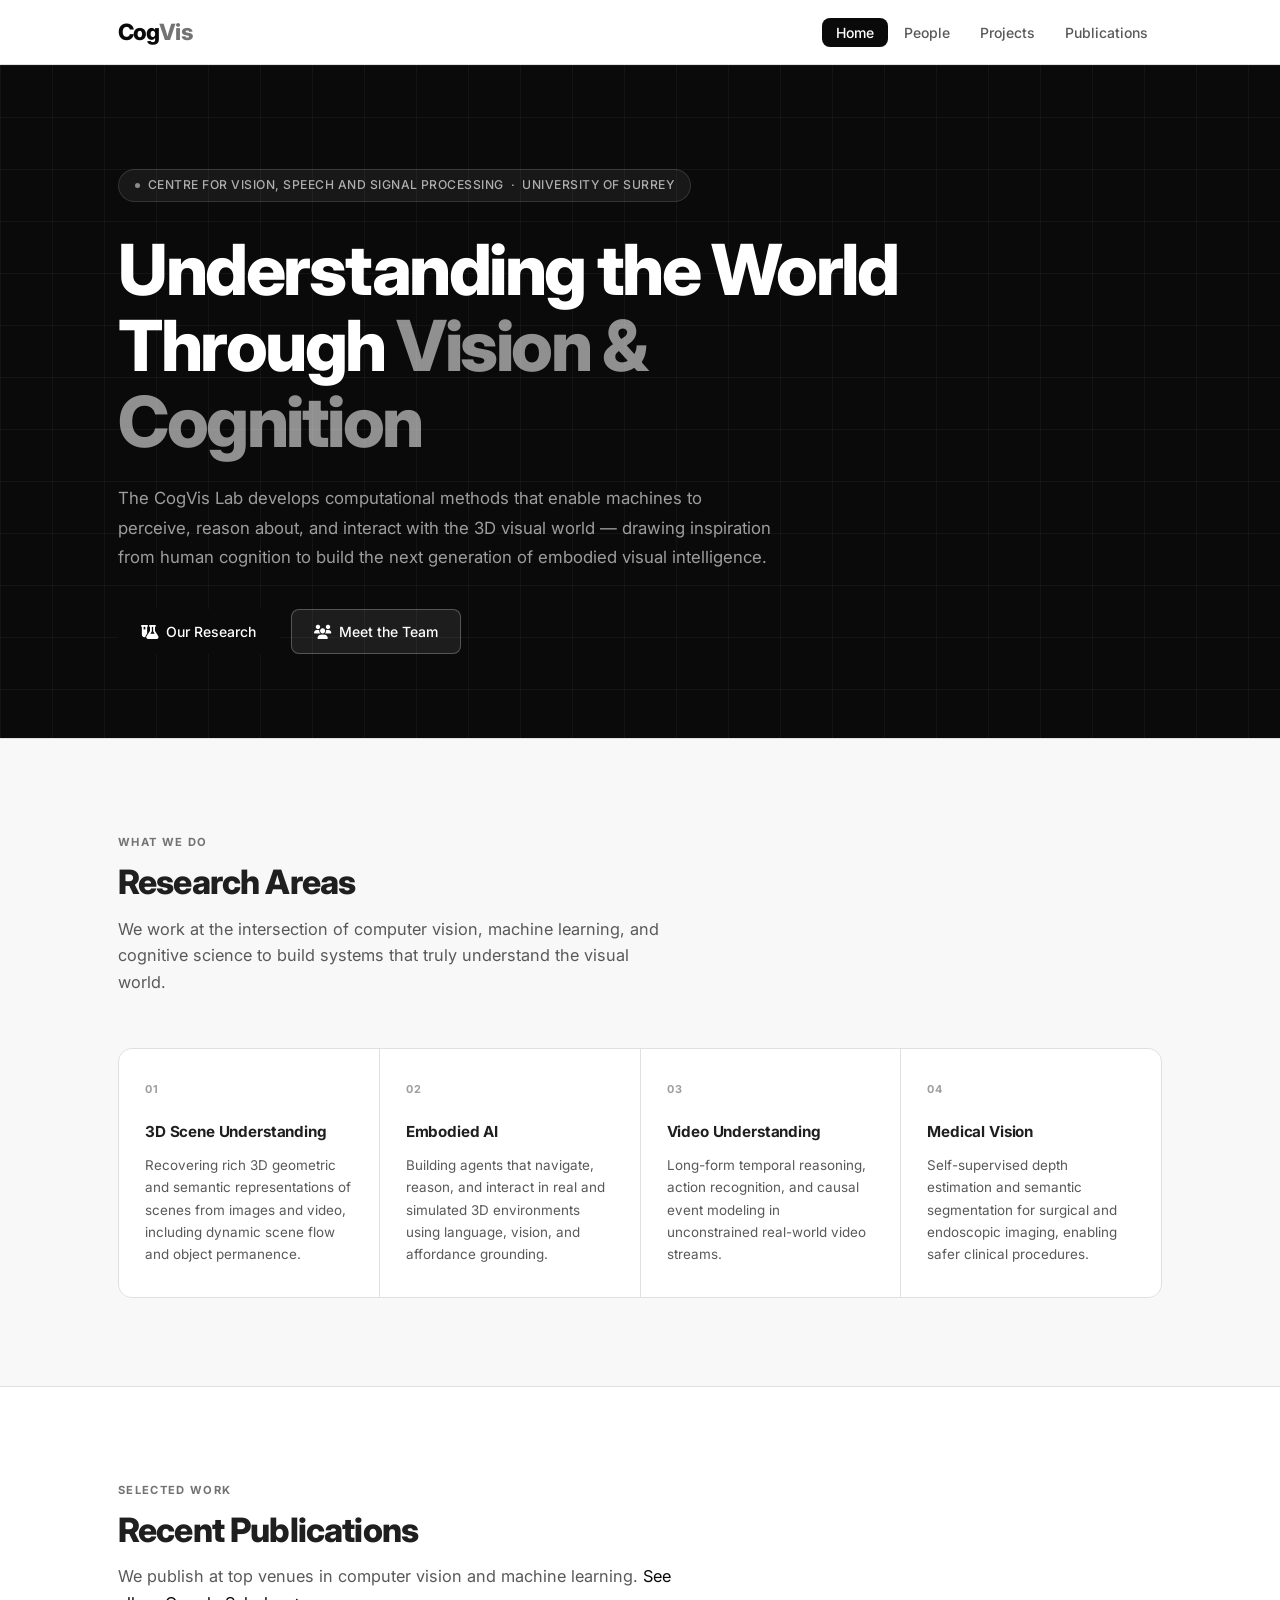
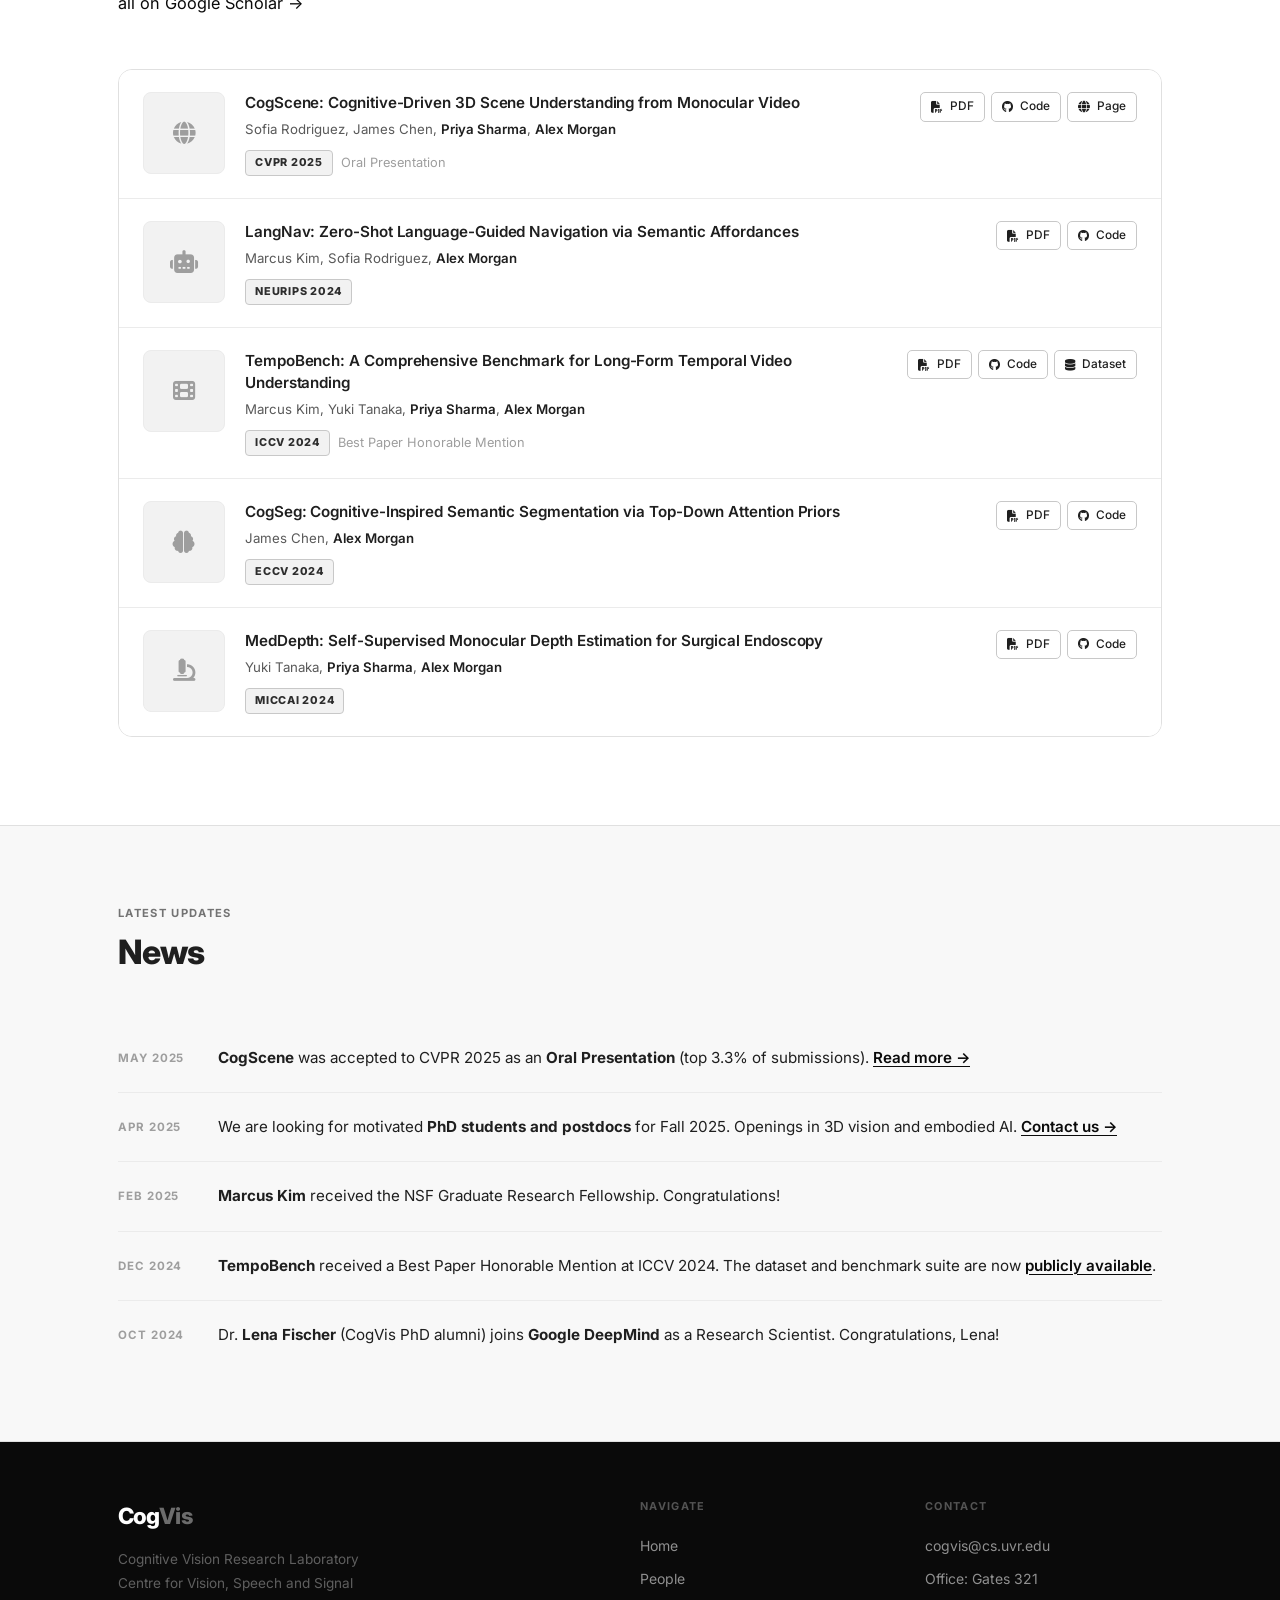
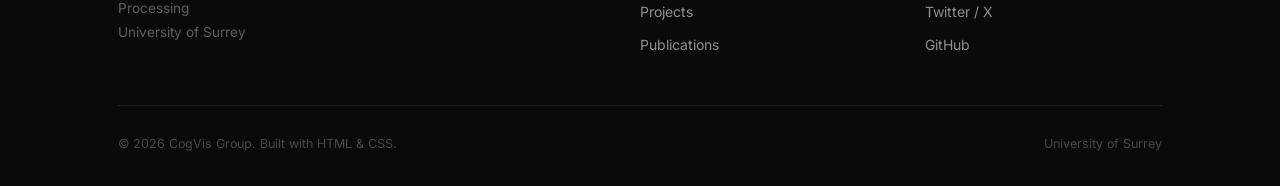
==== index.html @ 87d20c3d "Add new pages for People and Projects sections with detailed information about team members and ongo" ====
<!DOCTYPE html>
<html lang="en">
<head>
  <meta charset="UTF-8" />
  <meta name="viewport" content="width=device-width, initial-scale=1.0" />
  <title>CogVis Lab — Cognitive Vision Research</title>
  <meta name="description" content="CogVis is a research group working on 3D scene understanding, embodied AI, video intelligence, and medical vision." />
  <meta property="og:title" content="CogVis Lab" />
  <meta property="og:description" content="Cognitive Vision Research Laboratory" />
  <meta property="og:type" content="website" />
  <link rel="stylesheet" href="css/style.css" />
  <link rel="stylesheet" href="https://cdnjs.cloudflare.com/ajax/libs/font-awesome/6.5.0/css/all.min.css" />
</head>
<body>

<!-- ========== NAVIGATION ========== -->
<nav class="nav">
  <div class="container nav-inner">
    <a href="index.html" class="nav-logo">
      <span class="cog">Cog</span><span class="vis">Vis</span>
    </a>
    <button class="nav-toggle" aria-label="Toggle menu">
      <span></span><span></span><span></span>
    </button>
    <ul class="nav-links">
      <li><a href="index.html" class="active">Home</a></li>
      <li><a href="people.html">People</a></li>
      <li><a href="projects.html">Projects</a></li>
      <li><a href="#publications">Publications</a></li>
    </ul>
  </div>
</nav>

<!-- ========== HERO ========== -->
<section class="hero">
  <div class="hero-bg"></div>
  <div class="hero-grid-overlay"></div>
  <div class="container">
    <div class="hero-content">
      <div class="hero-eyebrow">
        <span class="hero-eyebrow-dot"></span>
        Centre for Vision, Speech and Signal Processing &nbsp;·&nbsp; University of Surrey
      </div>
      <h1>
        Understanding the World<br/>
        Through <em>Vision &amp; Cognition</em>
      </h1>
      <p class="hero-desc">
        The CogVis Lab develops computational methods that enable machines to
        perceive, reason about, and interact with the 3D visual world — drawing
        inspiration from human cognition to build the next generation of
        embodied visual intelligence.
      </p>
      <div class="hero-cta">
        <a href="#research-areas" class="btn btn-primary">
          <i class="fa-solid fa-flask-vial"></i> Our Research
        </a>
        <a href="people.html" class="btn btn-ghost-white">
          <i class="fa-solid fa-users"></i> Meet the Team
        </a>
      </div>
      <!-- <div class="hero-stats">
        <div>
          <div class="hero-stat-num">42+</div>
          <div class="hero-stat-label">Publications</div>
        </div>
        <div>
          <div class="hero-stat-num">12</div>
          <div class="hero-stat-label">Team Members</div>
        </div>
        <div>
          <div class="hero-stat-num">8</div>
          <div class="hero-stat-label">Active Projects</div>
        </div>
        <div>
          <div class="hero-stat-num">2M+</div>
          <div class="hero-stat-label">Citations</div>
        </div>
      </div> -->
    </div>
  </div>
</section>

<!-- ========== RESEARCH AREAS ========== -->
<section class="section" id="research-areas" style="background:#f8f8f8; border-top:1px solid #e0e0e0; border-bottom:1px solid #e0e0e0;">
  <div class="container">
    <div class="section-header">
      <span class="section-eyebrow">What we do</span>
      <h2 class="section-title">Research Areas</h2>
      <p class="section-desc">
        We work at the intersection of computer vision, machine learning, and cognitive science
        to build systems that truly understand the visual world.
      </p>
    </div>
    <div class="area-grid">
      <div class="area-card">
        <div class="area-num">01</div>
        <div class="area-name">3D Scene Understanding</div>
        <p class="area-desc">
          Recovering rich 3D geometric and semantic representations of scenes from
          images and video, including dynamic scene flow and object permanence.
        </p>
      </div>
      <div class="area-card">
        <div class="area-num">02</div>
        <div class="area-name">Embodied AI</div>
        <p class="area-desc">
          Building agents that navigate, reason, and interact in real and simulated 3D
          environments using language, vision, and affordance grounding.
        </p>
      </div>
      <div class="area-card">
        <div class="area-num">03</div>
        <div class="area-name">Video Understanding</div>
        <p class="area-desc">
          Long-form temporal reasoning, action recognition, and causal event modeling
          in unconstrained real-world video streams.
        </p>
      </div>
      <div class="area-card">
        <div class="area-num">04</div>
        <div class="area-name">Medical Vision</div>
        <p class="area-desc">
          Self-supervised depth estimation and semantic segmentation for surgical and
          endoscopic imaging, enabling safer clinical procedures.
        </p>
      </div>
    </div>
  </div>
</section>

<!-- ========== PUBLICATIONS ========== -->
<section class="section" id="publications">
  <div class="container">
    <div class="section-header">
      <span class="section-eyebrow">Selected work</span>
      <h2 class="section-title">Recent Publications</h2>
      <p class="section-desc">
        We publish at top venues in computer vision and machine learning.
        <a href="https://scholar.google.com" target="_blank" rel="noopener">See all on Google Scholar →</a>
      </p>
    </div>
    <div class="pub-list">

      <!-- Paper 1 -->
      <div class="pub-item">
        <a href="papers/cogscene/" class="pub-thumb" title="CogScene project page">
          <i class="fa-solid fa-globe" style="font-size:1.4rem;color:#9e9e9e;"></i>
        </a>
        <div class="pub-body">
          <div class="pub-title">
            <a href="papers/cogscene/">
              CogScene: Cognitive-Driven 3D Scene Understanding from Monocular Video
            </a>
          </div>
          <div class="pub-authors">
            Sofia Rodriguez, James Chen, <strong>Priya Sharma</strong>, <strong>Alex Morgan</strong>
          </div>
          <div class="pub-meta">
            <span class="venue venue-cvpr">CVPR 2025</span>
            <span style="color:var(--text-light);font-size:0.8rem;">Oral Presentation</span>
          </div>
        </div>
        <div class="pub-links">
          <a href="#" class="btn btn-outline btn-xs"><i class="fa-solid fa-file-pdf"></i> PDF</a>
          <a href="#" class="btn btn-outline btn-xs"><i class="fa-brands fa-github"></i> Code</a>
          <a href="papers/cogscene/" class="btn btn-outline btn-xs"><i class="fa-solid fa-globe"></i> Page</a>
        </div>
      </div>

      <!-- Paper 2 -->
      <div class="pub-item">
        <div class="pub-thumb">
          <i class="fa-solid fa-robot" style="font-size:1.4rem;color:#9e9e9e;"></i>
        </div>
        <div class="pub-body">
          <div class="pub-title">
            LangNav: Zero-Shot Language-Guided Navigation via Semantic Affordances
          </div>
          <div class="pub-authors">
            Marcus Kim, Sofia Rodriguez, <strong>Alex Morgan</strong>
          </div>
          <div class="pub-meta">
            <span class="venue venue-neurips">NeurIPS 2024</span>
          </div>
        </div>
        <div class="pub-links">
          <a href="#" class="btn btn-outline btn-xs"><i class="fa-solid fa-file-pdf"></i> PDF</a>
          <a href="#" class="btn btn-outline btn-xs"><i class="fa-brands fa-github"></i> Code</a>
        </div>
      </div>

      <!-- Paper 3 -->
      <div class="pub-item">
        <div class="pub-thumb">
          <i class="fa-solid fa-film" style="font-size:1.4rem;color:#9e9e9e;"></i>
        </div>
        <div class="pub-body">
          <div class="pub-title">
            TempoBench: A Comprehensive Benchmark for Long-Form Temporal Video Understanding
          </div>
          <div class="pub-authors">
            Marcus Kim, Yuki Tanaka, <strong>Priya Sharma</strong>, <strong>Alex Morgan</strong>
          </div>
          <div class="pub-meta">
            <span class="venue venue-iccv">ICCV 2024</span>
            <span style="color:var(--text-light);font-size:0.8rem;">Best Paper Honorable Mention</span>
          </div>
        </div>
        <div class="pub-links">
          <a href="#" class="btn btn-outline btn-xs"><i class="fa-solid fa-file-pdf"></i> PDF</a>
          <a href="#" class="btn btn-outline btn-xs"><i class="fa-brands fa-github"></i> Code</a>
          <a href="#" class="btn btn-outline btn-xs"><i class="fa-solid fa-database"></i> Dataset</a>
        </div>
      </div>

      <!-- Paper 4 -->
      <div class="pub-item">
        <div class="pub-thumb">
          <i class="fa-solid fa-brain" style="font-size:1.4rem;color:#9e9e9e;"></i>
        </div>
        <div class="pub-body">
          <div class="pub-title">
            CogSeg: Cognitive-Inspired Semantic Segmentation via Top-Down Attention Priors
          </div>
          <div class="pub-authors">
            James Chen, <strong>Alex Morgan</strong>
          </div>
          <div class="pub-meta">
            <span class="venue venue-eccv">ECCV 2024</span>
          </div>
        </div>
        <div class="pub-links">
          <a href="#" class="btn btn-outline btn-xs"><i class="fa-solid fa-file-pdf"></i> PDF</a>
          <a href="#" class="btn btn-outline btn-xs"><i class="fa-brands fa-github"></i> Code</a>
        </div>
      </div>

      <!-- Paper 5 -->
      <div class="pub-item">
        <div class="pub-thumb">
          <i class="fa-solid fa-microscope" style="font-size:1.4rem;color:#9e9e9e;"></i>
        </div>
        <div class="pub-body">
          <div class="pub-title">
            MedDepth: Self-Supervised Monocular Depth Estimation for Surgical Endoscopy
          </div>
          <div class="pub-authors">
            Yuki Tanaka, <strong>Priya Sharma</strong>, <strong>Alex Morgan</strong>
          </div>
          <div class="pub-meta">
            <span class="venue venue-miccai">MICCAI 2024</span>
          </div>
        </div>
        <div class="pub-links">
          <a href="#" class="btn btn-outline btn-xs"><i class="fa-solid fa-file-pdf"></i> PDF</a>
          <a href="#" class="btn btn-outline btn-xs"><i class="fa-brands fa-github"></i> Code</a>
        </div>
      </div>

    </div>
  </div>
</section>

<!-- ========== NEWS ========== -->
<section class="section" style="background:#f8f8f8; border-top:1px solid #e0e0e0; border-bottom:1px solid #e0e0e0; padding-top: 72px; padding-bottom: 72px;">
  <div class="container">
    <div class="section-header">
      <span class="section-eyebrow">Latest updates</span>
      <h2 class="section-title">News</h2>
    </div>
    <div class="news-list">
      <div class="news-item">
        <div class="news-date">May 2025</div>
        <p class="news-text">
          <strong>CogScene</strong> was accepted to CVPR 2025 as an <strong>Oral Presentation</strong> (top 3.3% of submissions).
          <a href="papers/cogscene/">Read more →</a>
        </p>
      </div>
      <div class="news-item">
        <div class="news-date">Apr 2025</div>
        <p class="news-text">
          We are looking for motivated <strong>PhD students and postdocs</strong> for Fall 2025.
          Openings in 3D vision and embodied AI. <a href="people.html">Contact us →</a>
        </p>
      </div>
      <div class="news-item">
        <div class="news-date">Feb 2025</div>
        <p class="news-text">
          <strong>Marcus Kim</strong> received the NSF Graduate Research Fellowship. Congratulations!
        </p>
      </div>
      <div class="news-item">
        <div class="news-date">Dec 2024</div>
        <p class="news-text">
          <strong>TempoBench</strong> received a Best Paper Honorable Mention at ICCV 2024.
          The dataset and benchmark suite are now <a href="#">publicly available</a>.
        </p>
      </div>
      <div class="news-item">
        <div class="news-date">Oct 2024</div>
        <p class="news-text">
          Dr. <strong>Lena Fischer</strong> (CogVis PhD alumni) joins <strong>Google DeepMind</strong> as a Research Scientist.
          Congratulations, Lena!
        </p>
      </div>
    </div>
  </div>
</section>

<!-- ========== FOOTER ========== -->
<footer>
  <div class="container">
    <div class="footer-grid">
      <div>
        <div class="footer-logo">
          <span class="cog">Cog</span><span class="vis">Vis</span>
        </div>
        <p class="footer-desc">
          Cognitive Vision Research Laboratory<br />
          Centre for Vision, Speech and Signal Processing<br />
          University of Surrey
        </p>
      </div>
      <div>
        <div class="footer-col-title">Navigate</div>
        <div class="footer-links">
          <a href="index.html">Home</a>
          <a href="people.html">People</a>
          <a href="projects.html">Projects</a>
          <a href="#publications">Publications</a>
        </div>
      </div>
      <div>
        <div class="footer-col-title">Contact</div>
        <div class="footer-links">
          <a href="mailto:cogvis@cs.uvr.edu">cogvis@cs.uvr.edu</a>
          <a href="#">Office: Gates 321</a>
          <a href="https://twitter.com" target="_blank" rel="noopener">Twitter / X</a>
          <a href="https://github.com" target="_blank" rel="noopener">GitHub</a>
        </div>
      </div>
    </div>
    <div class="footer-bottom">
      <span class="footer-copy">© 2026 CogVis Group. Built with HTML &amp; CSS.</span>
      <span class="footer-copy">University of Surrey</span>
    </div>
  </div>
</footer>

<script src="js/main.js"></script>
</body>
</html>
---- css/style.css ----
/* =============================================
   COGVIS — Cognitive Vision Research Laboratory
   ============================================= */

@import url('https://fonts.googleapis.com/css2?family=Inter:wght@300;400;500;600;700;800&family=JetBrains+Mono:wght@400;500&display=swap');

/* ---- Variables ---- */
:root {
  /* Core palette — black & white */
  --black:     #0a0a0a;
  --dark:      #141414;
  --gray-900:  #1f1f1f;
  --gray-800:  #2d2d2d;
  --gray-700:  #404040;
  --gray-600:  #595959;
  --gray-500:  #737373;
  --gray-400:  #9e9e9e;
  --gray-300:  #c8c8c8;
  --gray-200:  #e0e0e0;
  --gray-150:  #ebebeb;
  --gray-100:  #f2f2f2;
  --gray-50:   #f8f8f8;
  --white:     #ffffff;

  /* Semantic aliases */
  --bg:            var(--white);
  --surface:       var(--white);
  --text:          var(--gray-900);
  --text-muted:    var(--gray-600);
  --text-light:    var(--gray-400);
  --border:        var(--gray-200);
  --border-soft:   var(--gray-150);
  --accent:        var(--black);
  --accent-faint:  var(--gray-100);

  --shadow-sm:     0 1px 3px rgba(0,0,0,.06), 0 1px 2px rgba(0,0,0,.04);
  --shadow:        0 4px 20px rgba(0,0,0,.07);
  --shadow-lg:     0 12px 40px rgba(0,0,0,.1);
  --shadow-accent: 0 4px 16px rgba(0,0,0,.2);

  --radius-xs:  4px;
  --radius-sm:  8px;
  --radius:     14px;
  --radius-lg:  20px;
  --radius-xl:  28px;
  --font:       'Inter', system-ui, -apple-system, sans-serif;
  --mono:       'JetBrains Mono', 'Courier New', monospace;
  --transition: 0.18s ease;
  --max-w:      1100px;
  --section-py: 88px;
}

/* ---- Reset ---- */
*, *::before, *::after { box-sizing: border-box; margin: 0; padding: 0; }
html { scroll-behavior: smooth; font-size: 16px; }
body {
  font-family: var(--font);
  color: var(--text);
  background: var(--bg);
  line-height: 1.65;
  -webkit-font-smoothing: antialiased;
  -moz-osx-font-smoothing: grayscale;
}
img { max-width: 100%; height: auto; display: block; }
a { color: var(--black); text-decoration: none; transition: color var(--transition); }
a:hover { color: var(--gray-700); }
ul { list-style: none; }
button { font-family: var(--font); }

/* ---- Typography ---- */
h1, h2, h3, h4, h5 {
  line-height: 1.18;
  font-weight: 800;
  color: var(--text);
  letter-spacing: -0.02em;
}
h1 { font-size: clamp(2rem, 5vw, 3.5rem); }
h2 { font-size: clamp(1.4rem, 3vw, 2.1rem); letter-spacing: -0.025em; }
h3 { font-size: 1.15rem; font-weight: 700; letter-spacing: -0.01em; }
p { max-width: 72ch; }

/* ---- Layout ---- */
.container { max-width: var(--max-w); margin: 0 auto; padding: 0 28px; }
.section { padding: var(--section-py) 0; }
.section-header { margin-bottom: 52px; }
.section-eyebrow {
  display: inline-block;
  font-size: 0.7rem;
  font-weight: 700;
  text-transform: uppercase;
  letter-spacing: 0.12em;
  color: var(--gray-500);
  margin-bottom: 10px;
}
.section-title { margin-bottom: 14px; }
.section-desc { color: var(--text-muted); font-size: 1.02rem; max-width: 56ch; }

/* ---- Badges ---- */
.badge {
  display: inline-flex;
  align-items: center;
  padding: 3px 10px;
  border-radius: 100px;
  font-size: 0.7rem;
  font-weight: 700;
  letter-spacing: 0.05em;
  text-transform: uppercase;
  background: var(--gray-100);
  color: var(--gray-700);
  border: 1px solid var(--gray-200);
}
/* All colour-variant badges map to the same neutral style */
.badge-indigo, .badge-green, .badge-amber,
.badge-sky, .badge-purple, .badge-rose, .badge-gray {
  background: var(--gray-100);
  color: var(--gray-700);
  border: 1px solid var(--gray-200);
}
/* Active / "ongoing" badge gets a black treatment */
.badge-active {
  background: var(--black);
  color: var(--white);
  border-color: var(--black);
}

/* ---- Venue Badges ---- */
.venue {
  display: inline-flex;
  align-items: center;
  gap: 4px;
  padding: 3px 9px;
  border-radius: var(--radius-xs);
  font-size: 0.68rem;
  font-weight: 800;
  letter-spacing: 0.07em;
  text-transform: uppercase;
  background: var(--gray-100);
  color: var(--gray-800);
  border: 1px solid var(--gray-200);
}
/* All venue variants → same neutral monochrome */
.venue-cvpr, .venue-neurips, .venue-iccv,
.venue-eccv, .venue-miccai, .venue-arxiv {
  background: var(--gray-100);
  color: var(--gray-800);
  border: 1px solid var(--gray-300);
}

/* ---- Buttons ---- */
.btn {
  display: inline-flex;
  align-items: center;
  gap: 7px;
  padding: 10px 22px;
  border-radius: var(--radius-sm);
  font-size: 0.875rem;
  font-weight: 500;
  cursor: pointer;
  border: 1.5px solid transparent;
  transition: all var(--transition);
  text-decoration: none !important;
  white-space: nowrap;
}
.btn-primary {
  background: var(--black);
  color: var(--white);
  border-color: var(--black);
}
.btn-primary:hover {
  background: var(--gray-800);
  border-color: var(--gray-800);
  color: var(--white);
  box-shadow: var(--shadow-accent);
  transform: translateY(-1px);
}
.btn-outline {
  background: transparent;
  color: var(--text);
  border-color: var(--gray-300);
}
.btn-outline:hover {
  border-color: var(--black);
  color: var(--black);
}
.btn-ghost-white {
  background: rgba(255,255,255,.08);
  color: var(--white);
  border-color: rgba(255,255,255,.25);
}
.btn-ghost-white:hover {
  background: rgba(255,255,255,.18);
  color: var(--white);
}
.btn-sm  { padding: 6px 14px;  font-size: 0.8rem;  border-radius: 6px; }
.btn-xs  { padding: 4px 10px;  font-size: 0.74rem; border-radius: 5px; }

/* ---- Cards ---- */
.card {
  background: var(--surface);
  border: 1px solid var(--border);
  border-radius: var(--radius);
  padding: 24px;
  transition: box-shadow var(--transition), transform var(--transition), border-color var(--transition);
}
.card:hover {
  box-shadow: var(--shadow);
  border-color: var(--gray-400);
  transform: translateY(-2px);
}

/* =============================================
   NAVIGATION
   ============================================= */
.nav {
  position: sticky;
  top: 0;
  z-index: 1000;
  background: rgba(255,255,255,.95);
  backdrop-filter: blur(18px);
  -webkit-backdrop-filter: blur(18px);
  border-bottom: 1px solid var(--border);
  transition: box-shadow var(--transition);
}
.nav.scrolled { box-shadow: 0 2px 16px rgba(0,0,0,.06); }
.nav-inner {
  display: flex;
  align-items: center;
  justify-content: space-between;
  height: 64px;
}
.nav-logo {
  font-size: 1.4rem;
  font-weight: 800;
  letter-spacing: -0.04em;
  text-decoration: none !important;
  color: var(--black);
}
.nav-logo .cog { color: var(--black); }
.nav-logo .vis { color: var(--gray-500); }
.nav-links {
  display: flex;
  align-items: center;
  gap: 2px;
}
.nav-links a {
  color: var(--gray-600);
  font-weight: 500;
  font-size: 0.875rem;
  padding: 6px 14px;
  border-radius: var(--radius-sm);
  transition: all var(--transition);
}
.nav-links a:hover {
  color: var(--black);
  background: var(--gray-100);
  text-decoration: none;
}
.nav-links a.active {
  color: var(--white);
  background: var(--black);
  text-decoration: none;
}
.nav-toggle {
  display: none;
  flex-direction: column;
  gap: 5px;
  cursor: pointer;
  padding: 8px;
  background: none;
  border: none;
  border-radius: var(--radius-sm);
}
.nav-toggle span {
  display: block;
  width: 22px;
  height: 2px;
  background: var(--text);
  border-radius: 2px;
  transition: all 0.3s;
}
.nav-toggle.open span:nth-child(1) { transform: translateY(7px) rotate(45deg); }
.nav-toggle.open span:nth-child(2) { opacity: 0; }
.nav-toggle.open span:nth-child(3) { transform: translateY(-7px) rotate(-45deg); }

/* =============================================
   HERO (landing page)
   ============================================= */
.hero {
  position: relative;
  overflow: hidden;
  background: var(--black);
  padding: 104px 0 84px;
  color: var(--white);
}
.hero-bg { display: none; } /* no coloured gradients */
.hero-grid-overlay {
  position: absolute;
  inset: 0;
  background-image:
    linear-gradient(rgba(255,255,255,.04) 1px, transparent 1px),
    linear-gradient(90deg, rgba(255,255,255,.04) 1px, transparent 1px);
  background-size: 52px 52px;
}
.hero-content { position: relative; z-index: 1; max-width: 780px; }
.hero-eyebrow {
  display: inline-flex;
  align-items: center;
  gap: 8px;
  background: rgba(255,255,255,.06);
  border: 1px solid rgba(255,255,255,.12);
  padding: 5px 16px;
  border-radius: 100px;
  font-size: 0.76rem;
  font-weight: 500;
  color: rgba(255,255,255,.65);
  margin-bottom: 30px;
  letter-spacing: 0.04em;
  text-transform: uppercase;
}
.hero-eyebrow-dot {
  width: 5px; height: 5px;
  border-radius: 50%;
  background: rgba(255,255,255,.5);
  flex-shrink: 0;
}
.hero h1 {
  font-size: clamp(2.6rem, 6vw, 4.4rem);
  font-weight: 800;
  line-height: 1.08;
  margin-bottom: 24px;
  letter-spacing: -0.035em;
  color: var(--white);
}
.hero h1 em {
  font-style: normal;
  color: rgba(255,255,255,.55);
}
.hero-desc {
  font-size: 1.05rem;
  line-height: 1.78;
  color: rgba(255,255,255,.6);
  margin-bottom: 36px;
  max-width: 60ch;
}
.hero-cta { display: flex; gap: 12px; flex-wrap: wrap; }
.hero-stats {
  display: flex;
  gap: 44px;
  flex-wrap: wrap;
  margin-top: 64px;
  padding-top: 40px;
  border-top: 1px solid rgba(255,255,255,.1);
}
.hero-stat-num {
  font-size: 1.9rem;
  font-weight: 800;
  letter-spacing: -0.04em;
  color: var(--white);
  line-height: 1;
  margin-bottom: 5px;
}
.hero-stat-label {
  font-size: 0.72rem;
  color: rgba(255,255,255,.4);
  font-weight: 600;
  text-transform: uppercase;
  letter-spacing: 0.08em;
}

/* =============================================
   RESEARCH AREAS
   ============================================= */
.area-grid {
  display: grid;
  grid-template-columns: repeat(4, 1fr);
  gap: 1px;
  background: var(--border);
  border: 1px solid var(--border);
  border-radius: var(--radius);
  overflow: hidden;
}
.area-card {
  background: var(--surface);
  padding: 32px 26px;
  transition: background var(--transition);
  position: relative;
}
.area-card::before { display: none; }
.area-card:hover { background: var(--gray-50); }
.area-num {
  font-size: 0.68rem;
  font-weight: 700;
  letter-spacing: 0.1em;
  color: var(--gray-400);
  text-transform: uppercase;
  margin-bottom: 20px;
}
.area-icon { font-size: 1.6rem; margin-bottom: 14px; }
.area-name { font-size: 0.95rem; font-weight: 700; margin-bottom: 10px; letter-spacing: -0.01em; }
.area-desc { font-size: 0.84rem; color: var(--text-muted); line-height: 1.65; max-width: none; }

/* =============================================
   PUBLICATIONS
   ============================================= */
.pub-list { display: flex; flex-direction: column; gap: 0; border: 1px solid var(--border); border-radius: var(--radius); overflow: hidden; }
.pub-item {
  display: flex;
  gap: 20px;
  align-items: flex-start;
  background: var(--surface);
  border-bottom: 1px solid var(--border-soft);
  padding: 22px 24px;
  transition: background var(--transition);
}
.pub-item:last-child { border-bottom: none; }
.pub-item:hover { background: var(--gray-50); }
.pub-thumb {
  width: 82px;
  height: 82px;
  border-radius: var(--radius-sm);
  flex-shrink: 0;
  display: flex;
  align-items: center;
  justify-content: center;
  font-size: 1.6rem;
  background: var(--gray-100);
  border: 1px solid var(--border-soft);
  color: var(--gray-500);
}
.pub-body { flex: 1; min-width: 0; }
.pub-title {
  font-size: 0.95rem;
  font-weight: 600;
  line-height: 1.45;
  margin-bottom: 6px;
  color: var(--text);
  letter-spacing: -0.005em;
}
.pub-title a { color: inherit; }
.pub-title a:hover { color: var(--gray-600); }
.pub-authors {
  font-size: 0.83rem;
  color: var(--text-muted);
  margin-bottom: 10px;
  line-height: 1.5;
}
.pub-authors strong { color: var(--text); font-weight: 600; }
.pub-meta { display: flex; align-items: center; gap: 8px; flex-wrap: wrap; }
.pub-links { display: flex; gap: 6px; align-items: flex-start; flex-shrink: 0; flex-wrap: wrap; }

/* =============================================
   NEWS
   ============================================= */
.news-list { display: flex; flex-direction: column; }
.news-item {
  display: flex;
  gap: 28px;
  padding: 22px 0;
  border-bottom: 1px solid var(--border-soft);
}
.news-item:last-child { border-bottom: none; }
.news-date {
  font-size: 0.72rem;
  font-weight: 700;
  color: var(--gray-400);
  min-width: 72px;
  text-transform: uppercase;
  letter-spacing: 0.08em;
  padding-top: 3px;
  flex-shrink: 0;
}
.news-text {
  font-size: 0.95rem;
  color: var(--text);
  line-height: 1.6;
  max-width: none;
}
.news-text a { font-weight: 600; color: var(--black); text-decoration: underline; text-underline-offset: 3px; }
.news-text a:hover { color: var(--gray-600); }

/* =============================================
   PAGE HEADER (inner pages)
   ============================================= */
.page-header {
  background: var(--black);
  color: var(--white);
  padding: 68px 0 58px;
  position: relative;
  overflow: hidden;
}
.page-header::before {
  content: '';
  position: absolute;
  inset: 0;
  background-image:
    linear-gradient(rgba(255,255,255,.04) 1px, transparent 1px),
    linear-gradient(90deg, rgba(255,255,255,.04) 1px, transparent 1px);
  background-size: 52px 52px;
}
.page-header-inner { position: relative; z-index: 1; }
.page-header-eyebrow {
  display: inline-block;
  padding: 4px 12px;
  background: rgba(255,255,255,.07);
  border: 1px solid rgba(255,255,255,.12);
  border-radius: 100px;
  font-size: 0.7rem;
  color: rgba(255,255,255,.55);
  margin-bottom: 16px;
  font-weight: 600;
  letter-spacing: 0.08em;
  text-transform: uppercase;
}
.page-header h1 { font-size: clamp(2rem, 4vw, 2.75rem); color: var(--white); margin-bottom: 12px; }
.page-header p { font-size: 1.02rem; color: rgba(255,255,255,.55); max-width: 52ch; }

/* =============================================
   PEOPLE
   ============================================= */
.pi-wrap {
  background: var(--surface);
  border: 1px solid var(--border);
  border-radius: var(--radius-xl);
  padding: 44px;
  margin-bottom: 56px;
  display: flex;
  gap: 44px;
  align-items: flex-start;
}
.pi-photo-wrap {
  flex-shrink: 0;
  display: flex;
  flex-direction: column;
  align-items: center;
  gap: 16px;
}
.avatar-lg {
  width: 148px;
  height: 148px;
  border-radius: 50%;
  display: flex;
  align-items: center;
  justify-content: center;
  font-size: 2.6rem;
  font-weight: 800;
  color: var(--white);
  flex-shrink: 0;
  box-shadow: 0 4px 24px rgba(0,0,0,.18);
  background: var(--black);
}
.pi-social { display: flex; gap: 8px; flex-wrap: wrap; justify-content: center; }
.icon-btn {
  width: 36px; height: 36px;
  border-radius: 50%;
  display: flex; align-items: center; justify-content: center;
  background: var(--gray-50);
  border: 1px solid var(--border);
  color: var(--gray-600);
  font-size: 0.8rem;
  text-decoration: none !important;
  transition: all var(--transition);
}
.icon-btn:hover {
  background: var(--black);
  border-color: var(--black);
  color: var(--white);
}
.pi-info { flex: 1; }
.pi-name { font-size: 1.8rem; margin-bottom: 4px; }
.pi-role { color: var(--gray-600); font-weight: 500; font-size: 0.92rem; margin-bottom: 18px; }
.pi-bio { font-size: 0.95rem; color: var(--text-muted); line-height: 1.78; margin-bottom: 20px; max-width: 65ch; }
.interest-list { display: flex; flex-wrap: wrap; gap: 8px; margin-bottom: 24px; }
.interest-tag {
  padding: 4px 12px;
  background: var(--gray-100);
  color: var(--gray-700);
  border: 1px solid var(--gray-200);
  border-radius: 100px;
  font-size: 0.74rem;
  font-weight: 500;
}
.pi-links { display: flex; gap: 8px; flex-wrap: wrap; }

.subsection-label {
  font-size: 0.68rem;
  font-weight: 700;
  text-transform: uppercase;
  letter-spacing: 0.12em;
  color: var(--gray-400);
  margin-bottom: 24px;
  margin-top: 52px;
  display: flex;
  align-items: center;
  gap: 14px;
}
.subsection-label::after {
  content: '';
  flex: 1;
  height: 1px;
  background: var(--border);
}

.people-grid {
  display: grid;
  grid-template-columns: repeat(3, 1fr);
  gap: 1px;
  background: var(--border);
  border: 1px solid var(--border);
  border-radius: var(--radius);
  overflow: hidden;
}
.person-card {
  background: var(--surface);
  padding: 28px 20px 20px;
  text-align: center;
  transition: background var(--transition);
}
.person-card:hover { background: var(--gray-50); }
.avatar-md {
  width: 88px;
  height: 88px;
  border-radius: 50%;
  display: flex;
  align-items: center;
  justify-content: center;
  font-size: 1.6rem;
  font-weight: 800;
  color: var(--white);
  margin: 0 auto 16px;
  background: var(--gray-800);
}
.person-name { font-size: 0.975rem; font-weight: 700; margin-bottom: 4px; letter-spacing: -0.01em; }
.person-role { font-size: 0.78rem; color: var(--gray-500); margin-bottom: 10px; }
.person-research { font-size: 0.8rem; color: var(--text-muted); margin-bottom: 16px; line-height: 1.55; max-width: none; }
.person-links { display: flex; justify-content: center; gap: 8px; }

.alumni-grid {
  display: grid;
  grid-template-columns: repeat(2, 1fr);
  gap: 1px;
  background: var(--border);
  border: 1px solid var(--border);
  border-radius: var(--radius-sm);
  overflow: hidden;
}
.alumni-row {
  display: flex;
  align-items: center;
  gap: 16px;
  background: var(--surface);
  padding: 16px 20px;
  transition: background var(--transition);
}
.alumni-row:hover { background: var(--gray-50); }
.avatar-sm {
  width: 44px;
  height: 44px;
  border-radius: 50%;
  display: flex;
  align-items: center;
  justify-content: center;
  font-size: 0.95rem;
  font-weight: 700;
  color: var(--white);
  flex-shrink: 0;
  background: var(--gray-700);
}
.alumni-info { flex: 1; }
.alumni-name { font-weight: 600; font-size: 0.9rem; margin-bottom: 2px; }
.alumni-period { font-size: 0.75rem; color: var(--gray-500); }
.alumni-now { font-size: 0.75rem; color: var(--gray-700); margin-top: 2px; font-weight: 500; }

/* =============================================
   PROJECTS
   ============================================= */
.projects-grid {
  display: grid;
  grid-template-columns: repeat(3, 1fr);
  gap: 20px;
}
.project-card {
  background: var(--surface);
  border: 1px solid var(--border);
  border-radius: var(--radius);
  overflow: hidden;
  transition: all var(--transition);
  display: flex;
  flex-direction: column;
}
.project-card:hover {
  box-shadow: var(--shadow-lg);
  transform: translateY(-2px);
  border-color: var(--gray-400);
}
.project-thumb {
  height: 190px;
  display: flex;
  align-items: center;
  justify-content: center;
  position: relative;
  overflow: hidden;
  background: var(--black);
}
.project-body { padding: 20px; flex: 1; display: flex; flex-direction: column; }
.project-top { display: flex; justify-content: space-between; align-items: flex-start; margin-bottom: 8px; gap: 8px; }
.project-title { font-size: 0.95rem; font-weight: 700; line-height: 1.35; letter-spacing: -0.01em; }
.project-desc { font-size: 0.84rem; color: var(--text-muted); line-height: 1.65; margin-bottom: 14px; max-width: none; flex: 1; }
.project-tags { display: flex; gap: 6px; flex-wrap: wrap; margin-bottom: 16px; }
.project-tag {
  padding: 3px 9px;
  background: var(--gray-100);
  border: 1px solid var(--gray-200);
  border-radius: 100px;
  font-size: 0.7rem;
  color: var(--gray-600);
  font-weight: 500;
}
.project-foot { display: flex; justify-content: space-between; align-items: center; }

.projects-grid-2 {
  display: grid;
  grid-template-columns: repeat(2, 1fr);
  gap: 1px;
  background: var(--border);
  border: 1px solid var(--border);
  border-radius: var(--radius);
  overflow: hidden;
}
.project-row {
  display: flex;
  gap: 20px;
  align-items: center;
  background: var(--surface);
  padding: 22px 24px;
  transition: background var(--transition);
}
.project-row:hover { background: var(--gray-50); }
.project-row-thumb {
  width: 72px;
  height: 72px;
  border-radius: var(--radius-sm);
  display: flex;
  align-items: center;
  justify-content: center;
  font-size: 1.75rem;
  flex-shrink: 0;
  background: var(--gray-900);
}
.project-row-info { flex: 1; }
.project-row-title { font-weight: 700; font-size: 0.92rem; margin-bottom: 4px; letter-spacing: -0.01em; }
.project-row-desc { font-size: 0.82rem; color: var(--text-muted); max-width: none; }
.project-row-meta { display: flex; gap: 8px; align-items: center; margin-top: 8px; flex-wrap: wrap; }

/* =============================================
   FOOTER
   ============================================= */
footer {
  background: var(--black);
  color: rgba(255,255,255,.6);
  padding: 56px 0 32px;
}
.footer-grid {
  display: grid;
  grid-template-columns: 2fr 1fr 1fr;
  gap: 48px;
  margin-bottom: 48px;
}
.footer-logo { font-size: 1.4rem; font-weight: 800; letter-spacing: -0.04em; margin-bottom: 12px; }
.footer-logo .cog { color: var(--white); }
.footer-logo .vis { color: rgba(255,255,255,.4); }
.footer-desc { font-size: 0.85rem; color: rgba(255,255,255,.35); line-height: 1.78; max-width: 30ch; }
.footer-col-title {
  font-size: 0.68rem;
  font-weight: 700;
  text-transform: uppercase;
  letter-spacing: 0.12em;
  color: rgba(255,255,255,.3);
  margin-bottom: 18px;
}
.footer-links { display: flex; flex-direction: column; gap: 10px; }
.footer-links a {
  color: rgba(255,255,255,.55);
  font-size: 0.875rem;
  transition: color var(--transition);
}
.footer-links a:hover { color: var(--white); }
.footer-bottom {
  border-top: 1px solid rgba(255,255,255,.08);
  padding-top: 28px;
  display: flex;
  justify-content: space-between;
  align-items: center;
  flex-wrap: wrap;
  gap: 12px;
}
.footer-copy { font-size: 0.78rem; color: rgba(255,255,255,.25); }

/* =============================================
   PAPER PAGE (kept minimal — uses own template)
   ============================================= */
.paper-hero {
  background: var(--black);
  color: var(--white);
  padding: 80px 0 68px;
  text-align: center;
  position: relative;
  overflow: hidden;
}
.paper-hero::before {
  content: '';
  position: absolute;
  inset: 0;
  background-image:
    linear-gradient(rgba(255,255,255,.03) 1px, transparent 1px),
    linear-gradient(90deg, rgba(255,255,255,.03) 1px, transparent 1px);
  background-size: 52px 52px;
}
.paper-hero-inner { position: relative; z-index: 1; }
.paper-conf-badge {
  display: inline-flex;
  align-items: center;
  gap: 6px;
  padding: 5px 16px;
  border-radius: 100px;
  font-size: 0.78rem;
  font-weight: 700;
  border: 1.5px solid rgba(255,255,255,.2);
  background: rgba(255,255,255,.06);
  color: rgba(255,255,255,.85);
  margin-bottom: 24px;
  letter-spacing: 0.05em;
  text-transform: uppercase;
}
.paper-title {
  font-size: clamp(1.7rem, 4vw, 2.8rem);
  font-weight: 800;
  line-height: 1.18;
  margin-bottom: 30px;
  max-width: 820px;
  margin-left: auto;
  margin-right: auto;
  color: var(--white);
  letter-spacing: -0.025em;
}
.paper-authors {
  display: flex;
  justify-content: center;
  flex-wrap: wrap;
  gap: 6px 24px;
  margin-bottom: 8px;
}
.paper-author { font-size: 1rem; color: rgba(255,255,255,.85); }
.paper-author a { color: rgba(255,255,255,.85); text-decoration: underline; text-underline-offset: 3px; text-decoration-color: rgba(255,255,255,.3); }
.paper-author a:hover { color: var(--white); }
.paper-author sup { font-size: 0.65em; color: rgba(255,255,255,.5); margin-left: 1px; }
.paper-affils {
  display: flex;
  justify-content: center;
  flex-wrap: wrap;
  gap: 6px 24px;
  margin-bottom: 36px;
}
.paper-affil { font-size: 0.85rem; color: rgba(255,255,255,.45); }
.paper-affil sup { font-size: 0.65em; color: rgba(255,255,255,.5); margin-right: 2px; }
.paper-link-row {
  display: flex;
  justify-content: center;
  flex-wrap: wrap;
  gap: 10px;
}
.paper-lbtn {
  display: inline-flex;
  align-items: center;
  gap: 7px;
  padding: 10px 20px;
  border-radius: var(--radius-sm);
  font-size: 0.875rem;
  font-weight: 500;
  border: 1.5px solid rgba(255,255,255,.2);
  background: rgba(255,255,255,.06);
  color: var(--white);
  text-decoration: none !important;
  transition: all var(--transition);
}
.paper-lbtn:hover { background: rgba(255,255,255,.16); color: var(--white); transform: translateY(-1px); }
.paper-lbtn.primary { background: var(--white); border-color: var(--white); color: var(--black); }
.paper-lbtn.primary:hover { background: var(--gray-100); border-color: var(--gray-100); color: var(--black); }

.paper-section { padding: 56px 0; }
.paper-section + .paper-section { border-top: 1px solid var(--border-soft); }
.paper-section-title {
  font-size: 1.4rem;
  font-weight: 800;
  margin-bottom: 22px;
  display: flex;
  align-items: center;
  gap: 12px;
  letter-spacing: -0.02em;
}
.paper-section-title::before {
  content: '';
  width: 3px; height: 20px;
  background: var(--black);
  border-radius: 2px;
  flex-shrink: 0;
}
.paper-fig-label {
  font-size: 0.84rem;
  color: var(--text-muted);
  line-height: 1.65;
  margin-bottom: 24px;
}
.paper-abstract {
  font-size: 1.02rem;
  line-height: 1.85;
  color: var(--text);
  max-width: 74ch;
}
.results-table {
  width: 100%;
  border-collapse: collapse;
  font-size: 0.9rem;
  border-radius: var(--radius-sm);
  overflow: hidden;
  border: 1px solid var(--border);
}
.results-table thead { background: var(--gray-50); }
.results-table th {
  padding: 12px 16px;
  text-align: left;
  font-weight: 700;
  font-size: 0.78rem;
  color: var(--gray-600);
  text-transform: uppercase;
  letter-spacing: 0.05em;
  border-bottom: 1px solid var(--border);
}
.results-table td { padding: 11px 16px; border-bottom: 1px solid var(--border-soft); }
.results-table tr:last-child td { border-bottom: none; }
.results-table tr.ours td {
  background: var(--gray-50);
  font-weight: 700;
  color: var(--black);
}
.results-table tr.ours td:first-child { border-left: 3px solid var(--black); }
.table-caption { font-size: 0.84rem; color: var(--text-muted); margin-top: 12px; line-height: 1.6; }

.bibtex-wrap { margin-top: 4px; }
.bibtex-header {
  display: flex;
  justify-content: space-between;
  align-items: center;
  margin-bottom: 10px;
}
.copy-btn {
  display: inline-flex;
  align-items: center;
  gap: 6px;
  padding: 7px 14px;
  background: var(--surface);
  border: 1px solid var(--border);
  border-radius: var(--radius-sm);
  font-size: 0.8rem;
  cursor: pointer;
  color: var(--text-muted);
  transition: all var(--transition);
  font-family: var(--font);
}
.copy-btn:hover { color: var(--black); border-color: var(--black); }
.bibtex-block {
  background: var(--black);
  color: rgba(255,255,255,.75);
  padding: 24px 28px;
  border-radius: var(--radius);
  font-family: var(--mono);
  font-size: 0.85rem;
  line-height: 1.75;
  overflow-x: auto;
}
.bibtex-block .k { color: rgba(255,255,255,.45); }
.bibtex-block .v { color: rgba(255,255,255,.75); }
.bibtex-block .s { color: rgba(255,255,255,.9); }

.ack-box {
  background: var(--gray-50);
  border: 1px solid var(--border);
  border-radius: var(--radius);
  padding: 24px 28px;
  font-size: 0.9rem;
  color: var(--text-muted);
  line-height: 1.7;
  max-width: none;
}

/* =============================================
   RESPONSIVE
   ============================================= */
@media (max-width: 960px) {
  :root { --section-py: 72px; }
  .area-grid { grid-template-columns: repeat(2, 1fr); }
  .people-grid { grid-template-columns: repeat(2, 1fr); }
  .projects-grid { grid-template-columns: repeat(2, 1fr); }
  .projects-grid-2 { grid-template-columns: 1fr; }
  .footer-grid { grid-template-columns: 1fr 1fr; }
  .footer-grid > :first-child { grid-column: 1 / -1; }
  .pi-wrap { flex-direction: column; align-items: center; text-align: center; gap: 28px; }
  .interest-list, .pi-links { justify-content: center; }
}
@media (max-width: 640px) {
  :root { --section-py: 56px; }
  .area-grid,
  .people-grid,
  .projects-grid,
  .alumni-grid { grid-template-columns: 1fr; }
  .footer-grid { grid-template-columns: 1fr; gap: 28px; }
  .nav-links {
    display: none;
    flex-direction: column;
    position: absolute;
    top: 64px; left: 0; right: 0;
    background: rgba(255,255,255,.98);
    backdrop-filter: blur(18px);
    border-bottom: 1px solid var(--border);
    padding: 16px 24px 20px;
    gap: 2px;
    box-shadow: 0 8px 24px rgba(0,0,0,.07);
  }
  .nav-links.open { display: flex; }
  .nav-toggle { display: flex; }
  .pub-item { flex-direction: column; }
  .pub-thumb { width: 100%; height: 90px; border-radius: var(--radius-sm) var(--radius-sm) 0 0; }
  .pub-links { flex-direction: row; flex-wrap: wrap; }
  .hero-stats { gap: 28px; }
  .hero-cta { flex-direction: column; }
  .hero-cta .btn { justify-content: center; }
  .pi-wrap { padding: 28px 20px; }
}
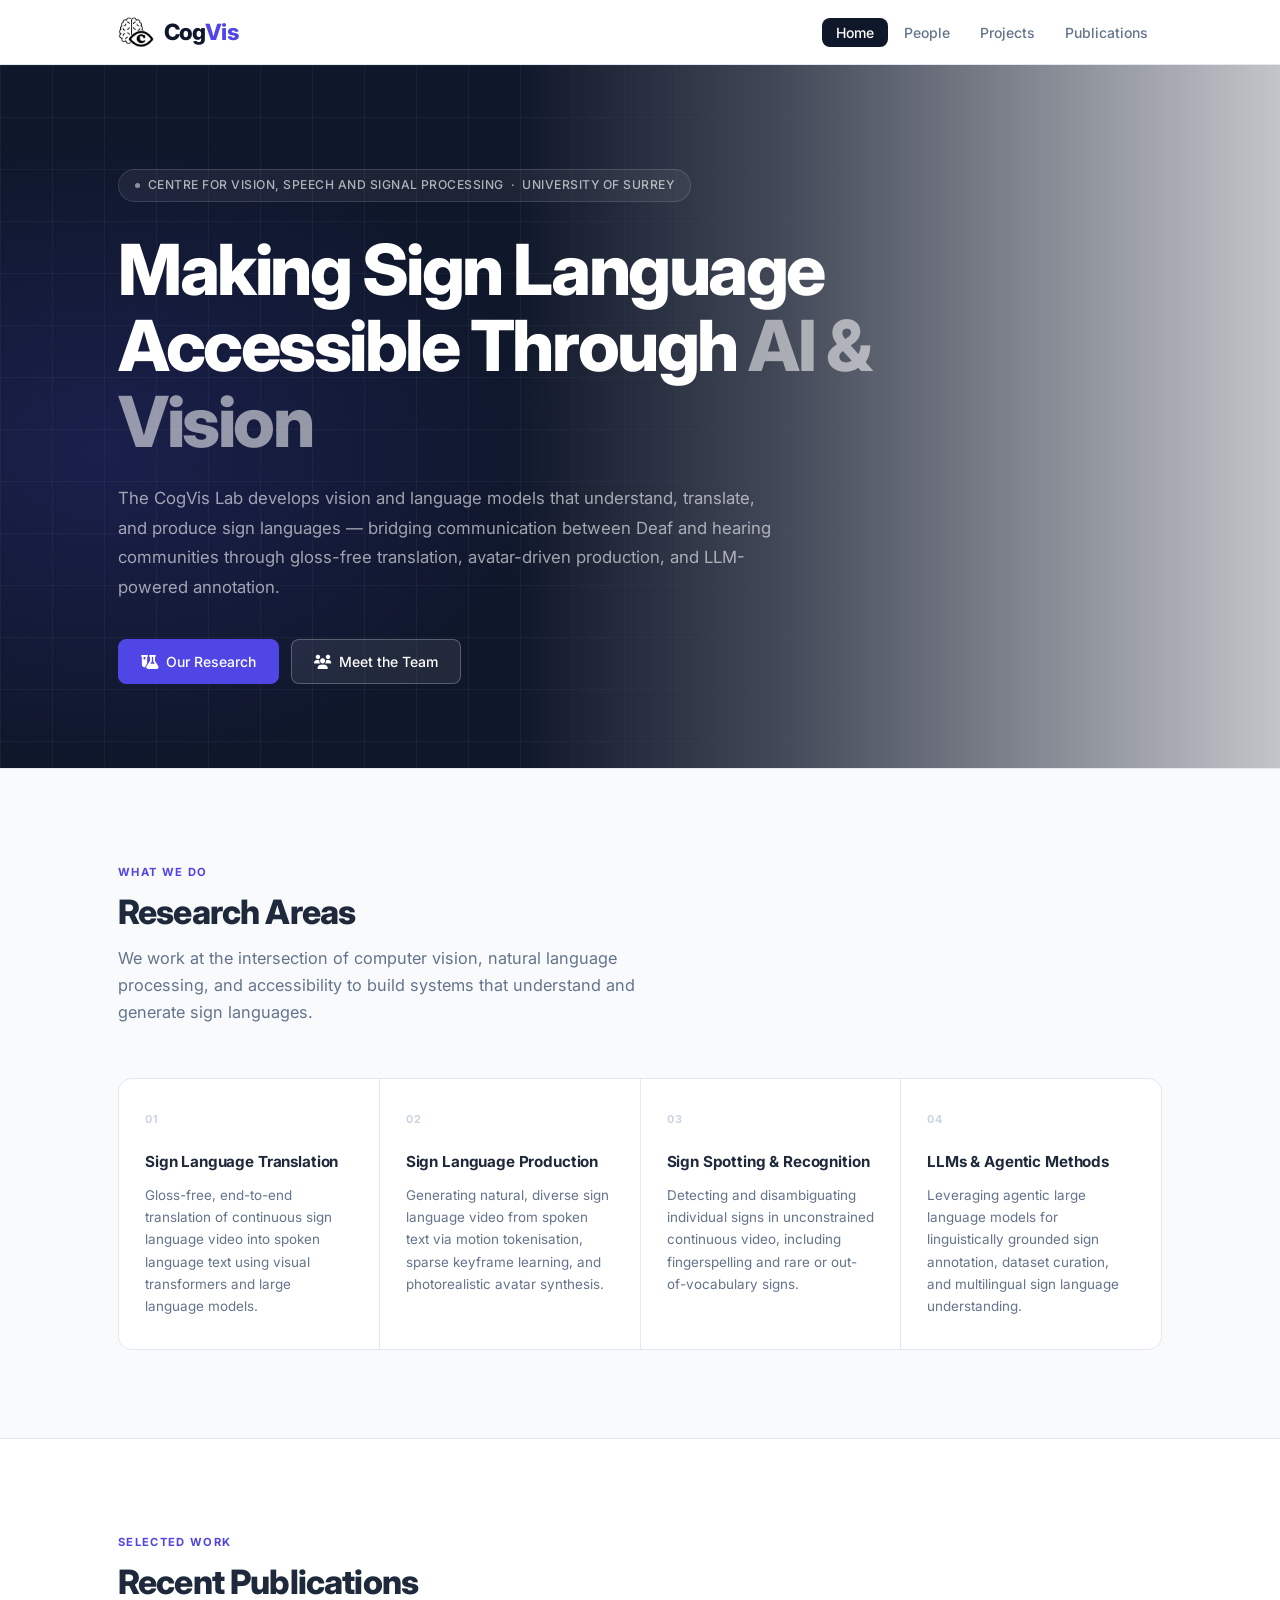
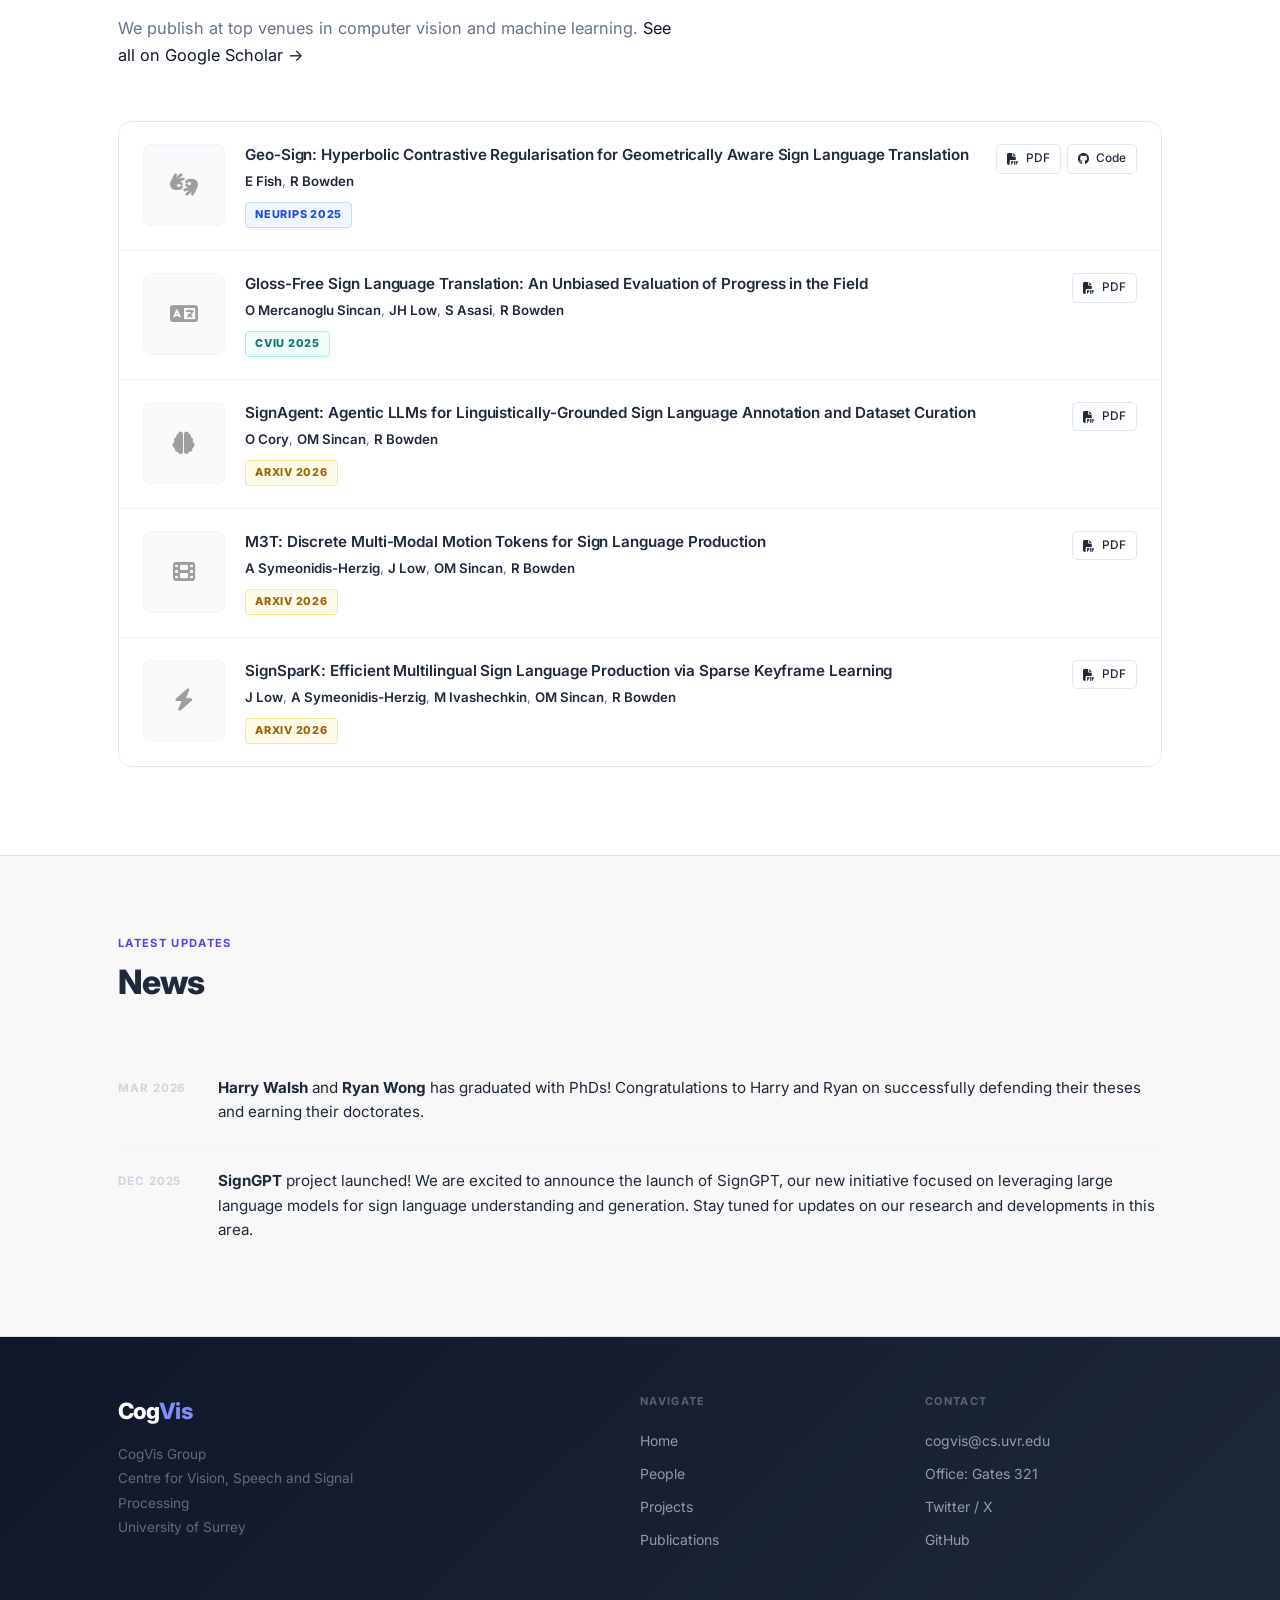
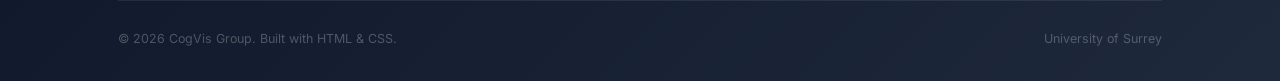
==== commit ff194365: "Add publications page with comprehensive list of research outputs" ====
--- a/index.html
+++ b/index.html
@@ -3,10 +3,10 @@
 <head>
   <meta charset="UTF-8" />
   <meta name="viewport" content="width=device-width, initial-scale=1.0" />
-  <title>CogVis Lab — Cognitive Vision Research</title>
-  <meta name="description" content="CogVis is a research group working on 3D scene understanding, embodied AI, video intelligence, and medical vision." />
-  <meta property="og:title" content="CogVis Lab" />
-  <meta property="og:description" content="Cognitive Vision Research Laboratory" />
+  <title>CogVis Group — Cognitive Vision Research</title>
+  <meta name="description" content="CogVis is a research group working on sign language translation, production, spotting, and LLM-driven accessibility." />
+  <meta property="og:title" content="CogVis Group" />
+  <meta property="og:description" content="Sign Language Translation, Production & Spotting — CogVis Group, University of Surrey" />
   <meta property="og:type" content="website" />
   <link rel="stylesheet" href="css/style.css" />
   <link rel="stylesheet" href="https://cdnjs.cloudflare.com/ajax/libs/font-awesome/6.5.0/css/all.min.css" />
@@ -16,8 +16,9 @@
 <!-- ========== NAVIGATION ========== -->
 <nav class="nav">
   <div class="container nav-inner">
-    <a href="index.html" class="nav-logo">
-      <span class="cog">Cog</span><span class="vis">Vis</span>
+    <a href="index.html" class="nav-logo" style="display:flex;align-items:center;gap:10px;">
+      <img src="assets/cogvis.jpg" alt="CogVis logo" style="height:36px;width:auto;">
+      <span><span class="cog">Cog</span><span class="vis">Vis</span></span>
     </a>
     <button class="nav-toggle" aria-label="Toggle menu">
       <span></span><span></span><span></span>
@@ -26,7 +27,7 @@
       <li><a href="index.html" class="active">Home</a></li>
       <li><a href="people.html">People</a></li>
       <li><a href="projects.html">Projects</a></li>
-      <li><a href="#publications">Publications</a></li>
+      <li><a href="publications.html">Publications</a></li>
     </ul>
   </div>
 </nav>
@@ -42,14 +43,14 @@
         Centre for Vision, Speech and Signal Processing &nbsp;·&nbsp; University of Surrey
       </div>
       <h1>
-        Understanding the World<br/>
-        Through <em>Vision &amp; Cognition</em>
+        Making Sign Language<br/>
+        Accessible Through <em>AI &amp; Vision</em>
       </h1>
       <p class="hero-desc">
-        The CogVis Lab develops computational methods that enable machines to
-        perceive, reason about, and interact with the 3D visual world — drawing
-        inspiration from human cognition to build the next generation of
-        embodied visual intelligence.
+        The CogVis Lab develops vision and language models that understand, translate,
+        and produce sign languages — bridging communication between Deaf and hearing
+        communities through gloss-free translation, avatar-driven production, and
+        LLM-powered annotation.
       </p>
       <div class="hero-cta">
         <a href="#research-areas" class="btn btn-primary">
@@ -82,47 +83,47 @@
 </section>
 
 <!-- ========== RESEARCH AREAS ========== -->
-<section class="section" id="research-areas" style="background:#f8f8f8; border-top:1px solid #e0e0e0; border-bottom:1px solid #e0e0e0;">
+<section class="section" id="research-areas" style="background:#f8fafc; border-top:1px solid #e2e8f0; border-bottom:1px solid #e2e8f0;">
   <div class="container">
     <div class="section-header">
       <span class="section-eyebrow">What we do</span>
       <h2 class="section-title">Research Areas</h2>
       <p class="section-desc">
-        We work at the intersection of computer vision, machine learning, and cognitive science
-        to build systems that truly understand the visual world.
+        We work at the intersection of computer vision, natural language processing, and
+        accessibility to build systems that understand and generate sign languages.
       </p>
     </div>
     <div class="area-grid">
       <div class="area-card">
         <div class="area-num">01</div>
-        <div class="area-name">3D Scene Understanding</div>
+        <div class="area-name">Sign Language Translation</div>
         <p class="area-desc">
-          Recovering rich 3D geometric and semantic representations of scenes from
-          images and video, including dynamic scene flow and object permanence.
+          Gloss-free, end-to-end translation of continuous sign language video into
+          spoken language text using visual transformers and large language models.
         </p>
       </div>
       <div class="area-card">
         <div class="area-num">02</div>
-        <div class="area-name">Embodied AI</div>
+        <div class="area-name">Sign Language Production</div>
         <p class="area-desc">
-          Building agents that navigate, reason, and interact in real and simulated 3D
-          environments using language, vision, and affordance grounding.
+          Generating natural, diverse sign language video from spoken text via
+          motion tokenisation, sparse keyframe learning, and photorealistic avatar synthesis.
         </p>
       </div>
       <div class="area-card">
         <div class="area-num">03</div>
-        <div class="area-name">Video Understanding</div>
+        <div class="area-name">Sign Spotting &amp; Recognition</div>
         <p class="area-desc">
-          Long-form temporal reasoning, action recognition, and causal event modeling
-          in unconstrained real-world video streams.
+          Detecting and disambiguating individual signs in unconstrained continuous
+          video, including fingerspelling and rare or out-of-vocabulary signs.
         </p>
       </div>
       <div class="area-card">
         <div class="area-num">04</div>
-        <div class="area-name">Medical Vision</div>
+        <div class="area-name">LLMs &amp; Agentic Methods</div>
         <p class="area-desc">
-          Self-supervised depth estimation and semantic segmentation for surgical and
-          endoscopic imaging, enabling safer clinical procedures.
+          Leveraging agentic large language models for linguistically grounded sign
+          annotation, dataset curation, and multilingual sign language understanding.
         </p>
       </div>
     </div>
@@ -137,124 +138,114 @@
       <h2 class="section-title">Recent Publications</h2>
       <p class="section-desc">
         We publish at top venues in computer vision and machine learning.
-        <a href="https://scholar.google.com" target="_blank" rel="noopener">See all on Google Scholar →</a>
+        <a href="https://scholar.google.com/citations?hl=en&user=mvvgDvcAAAAJ&view_op=list_works&sortby=pubdate" target="_blank" rel="noopener">See all on Google Scholar →</a>
       </p>
     </div>
     <div class="pub-list">
 
       <!-- Paper 1 -->
       <div class="pub-item">
-        <a href="papers/cogscene/" class="pub-thumb" title="CogScene project page">
-          <i class="fa-solid fa-globe" style="font-size:1.4rem;color:#9e9e9e;"></i>
-        </a>
-        <div class="pub-body">
-          <div class="pub-title">
-            <a href="papers/cogscene/">
-              CogScene: Cognitive-Driven 3D Scene Understanding from Monocular Video
-            </a>
-          </div>
-          <div class="pub-authors">
-            Sofia Rodriguez, James Chen, <strong>Priya Sharma</strong>, <strong>Alex Morgan</strong>
-          </div>
-          <div class="pub-meta">
-            <span class="venue venue-cvpr">CVPR 2025</span>
-            <span style="color:var(--text-light);font-size:0.8rem;">Oral Presentation</span>
+        <div class="pub-thumb">
+          <i class="fa-solid fa-hands-asl-interpreting" style="font-size:1.4rem;color:#9e9e9e;"></i>
+        </div>
+        <div class="pub-body">
+          <div class="pub-title">
+            Geo-Sign: Hyperbolic Contrastive Regularisation for Geometrically Aware Sign Language Translation
+          </div>
+          <div class="pub-authors">
+            <strong>E Fish</strong>, <strong>R Bowden</strong>
+          </div>
+          <div class="pub-meta">
+            <span class="venue venue-neurips">NeurIPS 2025</span>
           </div>
         </div>
         <div class="pub-links">
           <a href="#" class="btn btn-outline btn-xs"><i class="fa-solid fa-file-pdf"></i> PDF</a>
           <a href="#" class="btn btn-outline btn-xs"><i class="fa-brands fa-github"></i> Code</a>
-          <a href="papers/cogscene/" class="btn btn-outline btn-xs"><i class="fa-solid fa-globe"></i> Page</a>
         </div>
       </div>
 
       <!-- Paper 2 -->
       <div class="pub-item">
         <div class="pub-thumb">
-          <i class="fa-solid fa-robot" style="font-size:1.4rem;color:#9e9e9e;"></i>
-        </div>
-        <div class="pub-body">
-          <div class="pub-title">
-            LangNav: Zero-Shot Language-Guided Navigation via Semantic Affordances
-          </div>
-          <div class="pub-authors">
-            Marcus Kim, Sofia Rodriguez, <strong>Alex Morgan</strong>
-          </div>
-          <div class="pub-meta">
-            <span class="venue venue-neurips">NeurIPS 2024</span>
-          </div>
-        </div>
-        <div class="pub-links">
-          <a href="#" class="btn btn-outline btn-xs"><i class="fa-solid fa-file-pdf"></i> PDF</a>
-          <a href="#" class="btn btn-outline btn-xs"><i class="fa-brands fa-github"></i> Code</a>
+          <i class="fa-solid fa-language" style="font-size:1.4rem;color:#9e9e9e;"></i>
+        </div>
+        <div class="pub-body">
+          <div class="pub-title">
+            Gloss-Free Sign Language Translation: An Unbiased Evaluation of Progress in the Field
+          </div>
+          <div class="pub-authors">
+            <strong>O Mercanoglu Sincan</strong>, <strong>JH Low</strong>, <strong>S Asasi</strong>, <strong>R Bowden</strong>
+          </div>
+          <div class="pub-meta">
+            <span class="venue venue-eccv">CVIU 2025</span>
+          </div>
+        </div>
+        <div class="pub-links">
+          <a href="#" class="btn btn-outline btn-xs"><i class="fa-solid fa-file-pdf"></i> PDF</a>
         </div>
       </div>
 
       <!-- Paper 3 -->
       <div class="pub-item">
         <div class="pub-thumb">
+          <i class="fa-solid fa-brain" style="font-size:1.4rem;color:#9e9e9e;"></i>
+        </div>
+        <div class="pub-body">
+          <div class="pub-title">
+            SignAgent: Agentic LLMs for Linguistically-Grounded Sign Language Annotation and Dataset Curation
+          </div>
+          <div class="pub-authors">
+            <strong>O Cory</strong>, <strong>OM Sincan</strong>, <strong>R Bowden</strong>
+          </div>
+          <div class="pub-meta">
+            <span class="venue venue-arxiv">arXiv 2026</span>
+          </div>
+        </div>
+        <div class="pub-links">
+          <a href="#" class="btn btn-outline btn-xs"><i class="fa-solid fa-file-pdf"></i> PDF</a>
+        </div>
+      </div>
+
+      <!-- Paper 4 -->
+      <div class="pub-item">
+        <div class="pub-thumb">
           <i class="fa-solid fa-film" style="font-size:1.4rem;color:#9e9e9e;"></i>
         </div>
         <div class="pub-body">
           <div class="pub-title">
-            TempoBench: A Comprehensive Benchmark for Long-Form Temporal Video Understanding
-          </div>
-          <div class="pub-authors">
-            Marcus Kim, Yuki Tanaka, <strong>Priya Sharma</strong>, <strong>Alex Morgan</strong>
-          </div>
-          <div class="pub-meta">
-            <span class="venue venue-iccv">ICCV 2024</span>
-            <span style="color:var(--text-light);font-size:0.8rem;">Best Paper Honorable Mention</span>
-          </div>
-        </div>
-        <div class="pub-links">
-          <a href="#" class="btn btn-outline btn-xs"><i class="fa-solid fa-file-pdf"></i> PDF</a>
-          <a href="#" class="btn btn-outline btn-xs"><i class="fa-brands fa-github"></i> Code</a>
-          <a href="#" class="btn btn-outline btn-xs"><i class="fa-solid fa-database"></i> Dataset</a>
-        </div>
-      </div>
-
-      <!-- Paper 4 -->
-      <div class="pub-item">
-        <div class="pub-thumb">
-          <i class="fa-solid fa-brain" style="font-size:1.4rem;color:#9e9e9e;"></i>
-        </div>
-        <div class="pub-body">
-          <div class="pub-title">
-            CogSeg: Cognitive-Inspired Semantic Segmentation via Top-Down Attention Priors
-          </div>
-          <div class="pub-authors">
-            James Chen, <strong>Alex Morgan</strong>
-          </div>
-          <div class="pub-meta">
-            <span class="venue venue-eccv">ECCV 2024</span>
-          </div>
-        </div>
-        <div class="pub-links">
-          <a href="#" class="btn btn-outline btn-xs"><i class="fa-solid fa-file-pdf"></i> PDF</a>
-          <a href="#" class="btn btn-outline btn-xs"><i class="fa-brands fa-github"></i> Code</a>
+            M3T: Discrete Multi-Modal Motion Tokens for Sign Language Production
+          </div>
+          <div class="pub-authors">
+            <strong>A Symeonidis-Herzig</strong>, <strong>J Low</strong>, <strong>OM Sincan</strong>, <strong>R Bowden</strong>
+          </div>
+          <div class="pub-meta">
+            <span class="venue venue-arxiv">arXiv 2026</span>
+          </div>
+        </div>
+        <div class="pub-links">
+          <a href="#" class="btn btn-outline btn-xs"><i class="fa-solid fa-file-pdf"></i> PDF</a>
         </div>
       </div>
 
       <!-- Paper 5 -->
       <div class="pub-item">
         <div class="pub-thumb">
-          <i class="fa-solid fa-microscope" style="font-size:1.4rem;color:#9e9e9e;"></i>
-        </div>
-        <div class="pub-body">
-          <div class="pub-title">
-            MedDepth: Self-Supervised Monocular Depth Estimation for Surgical Endoscopy
-          </div>
-          <div class="pub-authors">
-            Yuki Tanaka, <strong>Priya Sharma</strong>, <strong>Alex Morgan</strong>
-          </div>
-          <div class="pub-meta">
-            <span class="venue venue-miccai">MICCAI 2024</span>
-          </div>
-        </div>
-        <div class="pub-links">
-          <a href="#" class="btn btn-outline btn-xs"><i class="fa-solid fa-file-pdf"></i> PDF</a>
-          <a href="#" class="btn btn-outline btn-xs"><i class="fa-brands fa-github"></i> Code</a>
+          <i class="fa-solid fa-bolt" style="font-size:1.4rem;color:#9e9e9e;"></i>
+        </div>
+        <div class="pub-body">
+          <div class="pub-title">
+            SignSparK: Efficient Multilingual Sign Language Production via Sparse Keyframe Learning
+          </div>
+          <div class="pub-authors">
+            <strong>J Low</strong>, <strong>A Symeonidis-Herzig</strong>, <strong>M Ivashechkin</strong>, <strong>OM Sincan</strong>, <strong>R Bowden</strong>
+          </div>
+          <div class="pub-meta">
+            <span class="venue venue-arxiv">arXiv 2026</span>
+          </div>
+        </div>
+        <div class="pub-links">
+          <a href="#" class="btn btn-outline btn-xs"><i class="fa-solid fa-file-pdf"></i> PDF</a>
         </div>
       </div>
 
@@ -271,37 +262,16 @@
     </div>
     <div class="news-list">
       <div class="news-item">
-        <div class="news-date">May 2025</div>
+        <div class="news-date">Mar 2026</div>
         <p class="news-text">
-          <strong>CogScene</strong> was accepted to CVPR 2025 as an <strong>Oral Presentation</strong> (top 3.3% of submissions).
-          <a href="papers/cogscene/">Read more →</a>
-        </p>
-      </div>
+          <strong>Harry Walsh</strong> and <strong>Ryan Wong</strong> has graduated with PhDs! Congratulations to Harry and Ryan on successfully defending their theses and earning their doctorates.
+        </p>
+      </div>
+    
       <div class="news-item">
-        <div class="news-date">Apr 2025</div>
+        <div class="news-date">Dec 2025</div>
         <p class="news-text">
-          We are looking for motivated <strong>PhD students and postdocs</strong> for Fall 2025.
-          Openings in 3D vision and embodied AI. <a href="people.html">Contact us →</a>
-        </p>
-      </div>
-      <div class="news-item">
-        <div class="news-date">Feb 2025</div>
-        <p class="news-text">
-          <strong>Marcus Kim</strong> received the NSF Graduate Research Fellowship. Congratulations!
-        </p>
-      </div>
-      <div class="news-item">
-        <div class="news-date">Dec 2024</div>
-        <p class="news-text">
-          <strong>TempoBench</strong> received a Best Paper Honorable Mention at ICCV 2024.
-          The dataset and benchmark suite are now <a href="#">publicly available</a>.
-        </p>
-      </div>
-      <div class="news-item">
-        <div class="news-date">Oct 2024</div>
-        <p class="news-text">
-          Dr. <strong>Lena Fischer</strong> (CogVis PhD alumni) joins <strong>Google DeepMind</strong> as a Research Scientist.
-          Congratulations, Lena!
+          <strong>SignGPT</strong> project launched! We are excited to announce the launch of SignGPT, our new initiative focused on leveraging large language models for sign language understanding and generation. Stay tuned for updates on our research and developments in this area.
         </p>
       </div>
     </div>
@@ -317,7 +287,7 @@
           <span class="cog">Cog</span><span class="vis">Vis</span>
         </div>
         <p class="footer-desc">
-          Cognitive Vision Research Laboratory<br />
+          CogVis Group<br />
           Centre for Vision, Speech and Signal Processing<br />
           University of Surrey
         </p>
@@ -328,7 +298,7 @@
           <a href="index.html">Home</a>
           <a href="people.html">People</a>
           <a href="projects.html">Projects</a>
-          <a href="#publications">Publications</a>
+          <a href="publications.html">Publications</a>
         </div>
       </div>
       <div>
--- a/css/style.css
+++ b/css/style.css
@@ -6,21 +6,27 @@
 
 /* ---- Variables ---- */
 :root {
-  /* Core palette — black & white */
-  --black:     #0a0a0a;
-  --dark:      #141414;
-  --gray-900:  #1f1f1f;
-  --gray-800:  #2d2d2d;
-  --gray-700:  #404040;
-  --gray-600:  #595959;
-  --gray-500:  #737373;
-  --gray-400:  #9e9e9e;
-  --gray-300:  #c8c8c8;
-  --gray-200:  #e0e0e0;
-  --gray-150:  #ebebeb;
-  --gray-100:  #f2f2f2;
-  --gray-50:   #f8f8f8;
+  /* Core palette — navy/slate */
+  --black:     #0f172a;
+  --dark:      #1e293b;
+  --gray-900:  #1e293b;
+  --gray-800:  #334155;
+  --gray-700:  #475569;
+  --gray-600:  #64748b;
+  --gray-500:  #94a3b8;
+  --gray-400:  #cbd5e1;
+  --gray-300:  #e2e8f0;
+  --gray-200:  #f1f5f9;
+  --gray-150:  #f5f7fa;
+  --gray-100:  #f8fafc;
+  --gray-50:   #fafcff;
   --white:     #ffffff;
+
+  /* Indigo accent */
+  --indigo:        #4f46e5;
+  --indigo-dark:   #4338ca;
+  --indigo-faint:  #eef2ff;
+  --indigo-border: #c7d2fe;
 
   /* Semantic aliases */
   --bg:            var(--white);
@@ -28,15 +34,15 @@
   --text:          var(--gray-900);
   --text-muted:    var(--gray-600);
   --text-light:    var(--gray-400);
-  --border:        var(--gray-200);
-  --border-soft:   var(--gray-150);
-  --accent:        var(--black);
-  --accent-faint:  var(--gray-100);
-
-  --shadow-sm:     0 1px 3px rgba(0,0,0,.06), 0 1px 2px rgba(0,0,0,.04);
-  --shadow:        0 4px 20px rgba(0,0,0,.07);
-  --shadow-lg:     0 12px 40px rgba(0,0,0,.1);
-  --shadow-accent: 0 4px 16px rgba(0,0,0,.2);
+  --border:        var(--gray-300);
+  --border-soft:   var(--gray-200);
+  --accent:        var(--indigo);
+  --accent-faint:  var(--indigo-faint);
+
+  --shadow-sm:     0 1px 3px rgba(15,23,42,.07), 0 1px 2px rgba(15,23,42,.04);
+  --shadow:        0 4px 20px rgba(15,23,42,.09);
+  --shadow-lg:     0 12px 40px rgba(15,23,42,.13);
+  --shadow-accent: 0 4px 16px rgba(79,70,229,.3);
 
   --radius-xs:  4px;
   --radius-sm:  8px;
@@ -89,7 +95,7 @@
   font-weight: 700;
   text-transform: uppercase;
   letter-spacing: 0.12em;
-  color: var(--gray-500);
+  color: var(--indigo);
   margin-bottom: 10px;
 }
 .section-title { margin-bottom: 14px; }
@@ -109,19 +115,14 @@
   color: var(--gray-700);
   border: 1px solid var(--gray-200);
 }
-/* All colour-variant badges map to the same neutral style */
-.badge-indigo, .badge-green, .badge-amber,
-.badge-sky, .badge-purple, .badge-rose, .badge-gray {
-  background: var(--gray-100);
-  color: var(--gray-700);
-  border: 1px solid var(--gray-200);
-}
-/* Active / "ongoing" badge gets a black treatment */
-.badge-active {
-  background: var(--black);
-  color: var(--white);
-  border-color: var(--black);
-}
+.badge-green  { background: #dcfce7; color: #15803d; border-color: #bbf7d0; }
+.badge-indigo { background: var(--indigo-faint); color: var(--indigo-dark); border-color: var(--indigo-border); }
+.badge-sky    { background: #e0f2fe; color: #0369a1; border-color: #bae6fd; }
+.badge-amber  { background: #fef9c3; color: #a16207; border-color: #fde68a; }
+.badge-purple { background: #faf5ff; color: #7e22ce; border-color: #e9d5ff; }
+.badge-rose   { background: #fff1f2; color: #be123c; border-color: #fecdd3; }
+.badge-gray   { background: var(--gray-100); color: var(--gray-700); border-color: var(--gray-300); }
+.badge-active { background: var(--indigo); color: var(--white); border-color: var(--indigo); }
 
 /* ---- Venue Badges ---- */
 .venue {
@@ -138,13 +139,17 @@
   color: var(--gray-800);
   border: 1px solid var(--gray-200);
 }
-/* All venue variants → same neutral monochrome */
-.venue-cvpr, .venue-neurips, .venue-iccv,
-.venue-eccv, .venue-miccai, .venue-arxiv {
-  background: var(--gray-100);
-  color: var(--gray-800);
-  border: 1px solid var(--gray-300);
-}
+.venue-cvpr    { background: #fff1f2; color: #be123c; border-color: #fecdd3; }
+.venue-neurips { background: #eff6ff; color: #1d4ed8; border-color: #bfdbfe; }
+.venue-iccv    { background: #faf5ff; color: #7e22ce; border-color: #e9d5ff; }
+.venue-eccv    { background: #f0fdfa; color: #0f766e; border-color: #99f6e4; }
+.venue-miccai  { background: #fff7ed; color: #c2410c; border-color: #fed7aa; }
+.venue-arxiv   { background: #fefce8; color: #a16207; border-color: #fde68a; }
+.venue-fg      { background: #f0fdf4; color: #166534; border-color: #bbf7d0; }
+.venue-acm     { background: #f0f9ff; color: #0369a1; border-color: #bae6fd; }
+.venue-cviu    { background: #fdf4ff; color: #86198f; border-color: #f0abfc; }
+.venue-lrec    { background: #f8fafc; color: #475569; border-color: #cbd5e1; }
+.venue-eccvws  { background: #f0fdfa; color: #0f766e; border-color: #99f6e4; }
 
 /* ---- Buttons ---- */
 .btn {
@@ -162,13 +167,13 @@
   white-space: nowrap;
 }
 .btn-primary {
-  background: var(--black);
-  color: var(--white);
-  border-color: var(--black);
+  background: var(--indigo);
+  color: var(--white);
+  border-color: var(--indigo);
 }
 .btn-primary:hover {
-  background: var(--gray-800);
-  border-color: var(--gray-800);
+  background: var(--indigo-dark);
+  border-color: var(--indigo-dark);
   color: var(--white);
   box-shadow: var(--shadow-accent);
   transform: translateY(-1px);
@@ -236,7 +241,7 @@
   color: var(--black);
 }
 .nav-logo .cog { color: var(--black); }
-.nav-logo .vis { color: var(--gray-500); }
+.nav-logo .vis { color: var(--indigo); }
 .nav-links {
   display: flex;
   align-items: center;
@@ -288,11 +293,23 @@
 .hero {
   position: relative;
   overflow: hidden;
-  background: var(--black);
+  background:
+    linear-gradient(90deg,
+      #0f172a 0%,
+      #0f172a 40%,
+      rgba(15,23,42,.80) 60%,
+      rgba(15,23,42,.25) 100%),
+    url('https://images.unsplash.com/photo-1592530392525-9d8469678dac?auto=format&fit=crop&w=1920&q=85')
+      right center / cover no-repeat;
   padding: 104px 0 84px;
   color: var(--white);
 }
-.hero-bg { display: none; } /* no coloured gradients */
+.hero-bg {
+  position: absolute;
+  inset: 0;
+  background: radial-gradient(ellipse 55% 70% at 8% 55%, rgba(79,70,229,.18) 0%, transparent 65%);
+  pointer-events: none;
+}
 .hero-grid-overlay {
   position: absolute;
   inset: 0;
@@ -300,6 +317,8 @@
     linear-gradient(rgba(255,255,255,.04) 1px, transparent 1px),
     linear-gradient(90deg, rgba(255,255,255,.04) 1px, transparent 1px);
   background-size: 52px 52px;
+  -webkit-mask-image: linear-gradient(90deg, black 40%, transparent 70%);
+  mask-image: linear-gradient(90deg, black 40%, transparent 70%);
 }
 .hero-content { position: relative; z-index: 1; max-width: 780px; }
 .hero-eyebrow {
@@ -482,7 +501,7 @@
    PAGE HEADER (inner pages)
    ============================================= */
 .page-header {
-  background: var(--black);
+  background: linear-gradient(135deg, #0f172a 0%, #1e293b 60%, #1e1b4b 100%);
   color: var(--white);
   padding: 68px 0 58px;
   position: relative;
@@ -755,7 +774,7 @@
    FOOTER
    ============================================= */
 footer {
-  background: var(--black);
+  background: linear-gradient(135deg, #0f172a 0%, #1e293b 100%);
   color: rgba(255,255,255,.6);
   padding: 56px 0 32px;
 }
@@ -767,7 +786,7 @@
 }
 .footer-logo { font-size: 1.4rem; font-weight: 800; letter-spacing: -0.04em; margin-bottom: 12px; }
 .footer-logo .cog { color: var(--white); }
-.footer-logo .vis { color: rgba(255,255,255,.4); }
+.footer-logo .vis { color: #818cf8; }
 .footer-desc { font-size: 0.85rem; color: rgba(255,255,255,.35); line-height: 1.78; max-width: 30ch; }
 .footer-col-title {
   font-size: 0.68rem;
